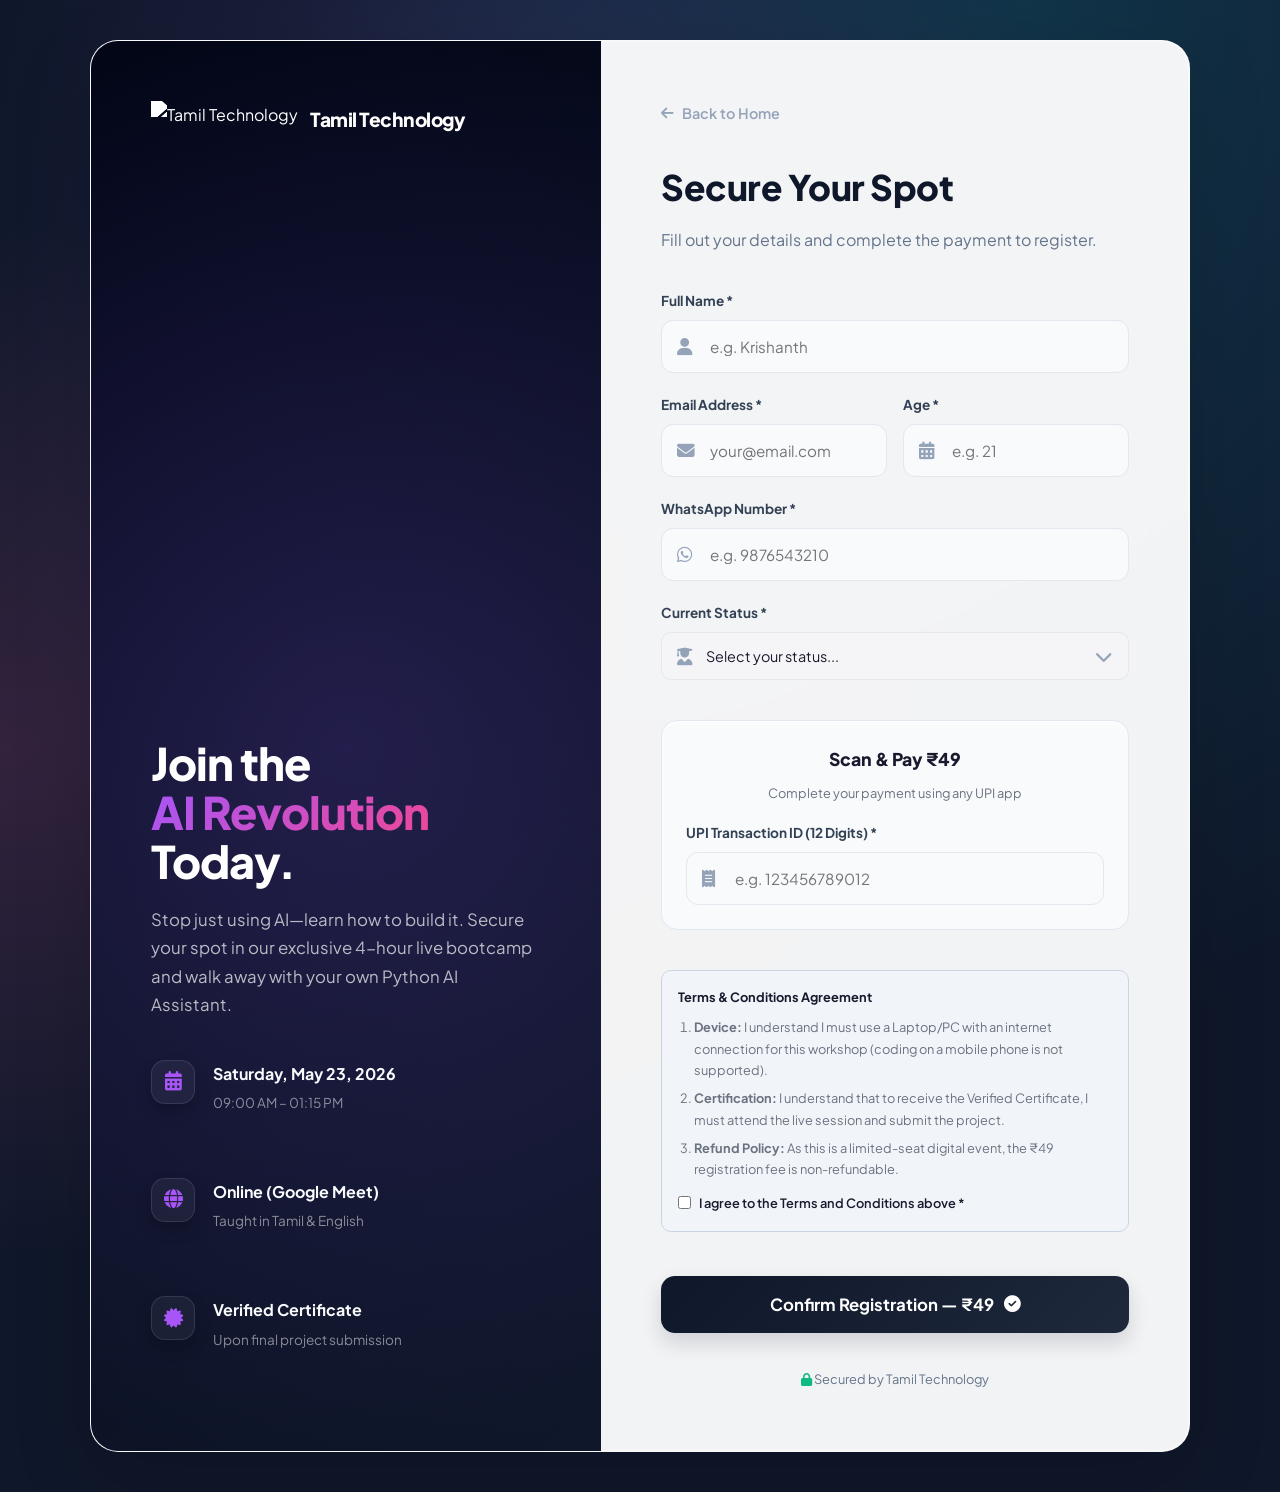
==== register.html @ 4e4100ba "Add files via upload" ====
<!DOCTYPE html>
<html lang="en">
<head>
  <meta charset="UTF-8" />
  <meta name="viewport" content="width=device-width, initial-scale=1.0" />
  <title>Register | Python AI Assistant Bootcamp</title>
  <meta name="description" content="Secure your spot in the 4-Hour Live Python AI Assistant Bootcamp." />
  <link rel="preconnect" href="https://fonts.googleapis.com" />
  <link rel="preconnect" href="https://fonts.gstatic.com" crossorigin />
  <link href="https://fonts.googleapis.com/css2?family=Plus+Jakarta+Sans:wght@400;500;600;700;800&family=Noto+Sans+Tamil:wght@400;600;700&display=swap" rel="stylesheet" />
  <link rel="stylesheet" href="https://cdnjs.cloudflare.com/ajax/libs/font-awesome/6.5.0/css/all.min.css" />
  <link rel="stylesheet" href="style.css" />
  <style>
    /* Animated Background Mesh */
    body { 
      background-color: #0f172a;
      background-image: 
        radial-gradient(at 40% 20%, hsla(258,100%,74%,0.15) 0px, transparent 50%),
        radial-gradient(at 80% 0%, hsla(189,100%,56%,0.15) 0px, transparent 50%),
        radial-gradient(at 0% 50%, hsla(333,100%,70%,0.15) 0px, transparent 50%);
      min-height: 100vh; 
      display: flex; 
      align-items: center; 
      justify-content: center; 
      padding: 40px 20px; 
      font-family: 'Plus Jakarta Sans', sans-serif;
    }

    /* Glassmorphism Container */
    .split-layout { 
      display: flex; 
      width: 100%; 
      max-width: 1100px; 
      background: rgba(255, 255, 255, 0.95); 
      backdrop-filter: blur(20px);
      -webkit-backdrop-filter: blur(20px);
      border: 1px solid rgba(255, 255, 255, 0.4);
      border-radius: 28px; 
      overflow: hidden; 
      box-shadow: 0 25px 80px rgba(0,0,0,0.15), inset 0 0 0 1px rgba(255,255,255,0.5); 
      min-height: 750px; 
    }

    /* Left Panel: Deep Dark Premium */
    .split-left { 
      flex: 1; 
      background: linear-gradient(145deg, #020617, #0f172a); 
      color: #fff; 
      padding: 60px; 
      display: flex; 
      flex-direction: column; 
      justify-content: space-between; 
      position: relative; 
      overflow: hidden; 
    }
    .split-left::before { 
      content: ''; 
      position: absolute; 
      top: -30%; left: -30%; 
      width: 160%; height: 160%; 
      background: radial-gradient(circle, rgba(139,92,246,0.2) 0%, transparent 60%); 
      pointer-events: none; 
      z-index: 0; 
      animation: pulseGlow 8s ease-in-out infinite alternate;
    }
    @keyframes pulseGlow {
      0% { transform: scale(1); opacity: 0.8; }
      100% { transform: scale(1.1); opacity: 1; }
    }
    .split-left > * { position: relative; z-index: 1; }
    
    /* Right Panel: Clean Light Form */
    .split-right { 
      flex: 1.2; 
      padding: 60px; 
      display: flex; 
      flex-direction: column; 
      justify-content: center; 
      overflow-y: auto; 
    }
    
    .brand { display: flex; align-items: center; gap: 12px; margin-bottom: 40px; }
    .brand img { height: 36px; filter: brightness(0) invert(1); }
    .brand span { font-weight: 800; font-size: 1.2rem; letter-spacing: -0.5px; }
    
    /* Gradient Typography */
    .left-content h1 { 
      font-size: 2.8rem; 
      font-weight: 800; 
      line-height: 1.1; 
      margin-bottom: 20px; 
      letter-spacing: -1px;
    }
    .left-content h1 span { 
      background: linear-gradient(135deg, #a855f7, #ec4899);
      -webkit-background-clip: text;
      -webkit-text-fill-color: transparent;
      display: inline-block;
    }
    .left-content p { font-size: 1.05rem; color: rgba(255,255,255,0.7); line-height: 1.7; margin-bottom: 40px; }
    
    .features { display: flex; flex-direction: column; gap: 24px; }
    .feature-item { display: flex; align-items: flex-start; gap: 18px; transition: transform 0.3s; }
    .feature-item:hover { transform: translateX(5px); }
    .feature-icon { 
      width: 44px; height: 44px; 
      border-radius: 14px; 
      background: rgba(255,255,255,0.05); 
      border: 1px solid rgba(255,255,255,0.1);
      display: flex; align-items: center; justify-content: center; 
      color: #a855f7; 
      font-size: 1.2rem; 
      flex-shrink: 0; 
      box-shadow: 0 8px 16px rgba(0,0,0,0.2);
    }
    .feature-text h4 { font-size: 1rem; font-weight: 700; margin-bottom: 4px; color: #f8fafc; }
    .feature-text p { font-size: 0.85rem; color: rgba(255,255,255,0.5); }

    .split-right .register-header { text-align: left; margin-bottom: 36px; }
    .split-right .register-header h2 { font-size: 2.2rem; font-weight: 800; margin-bottom: 10px; color: #0f172a; letter-spacing: -0.5px; }
    .split-right .register-header p { font-size: 1rem; color: #64748b; }

    .back-link { 
      display: inline-flex; align-items: center; gap: 8px; 
      color: #94a3b8; font-weight: 600; font-size: 0.9rem; 
      margin-bottom: 32px; transition: all 0.3s; 
    }
    .back-link:hover { color: #0f172a; transform: translateX(-4px); }

    /* Modern Inputs */
    .custom-register-form { display: flex; flex-direction: column; gap: 20px; }
    .form-group { display: flex; flex-direction: column; gap: 8px; }
    .form-group label { font-size: 0.85rem; font-weight: 700; color: #334155; }
    .input-wrapper { position: relative; display: flex; align-items: center; }
    .input-wrapper i { position: absolute; left: 16px; color: #94a3b8; font-size: 1.1rem; transition: color 0.3s; }
    .input-wrapper input, .input-wrapper select { 
      width: 100%; 
      padding: 16px 16px 16px 48px; 
      border: 1px solid #e2e8f0; 
      border-radius: 12px; 
      font-size: 0.95rem; 
      font-family: inherit; 
      color: #0f172a; 
      background: #f8fafc; 
      transition: all 0.3s cubic-bezier(0.4, 0, 0.2, 1); 
    }
    .input-wrapper input:focus, .input-wrapper select:focus { 
      outline: none; 
      border-color: #8b5cf6; 
      background: #fff; 
      box-shadow: 0 0 0 4px rgba(139, 92, 246, 0.15); 
    }
    .input-wrapper input:focus + i, .input-wrapper select:focus + i { color: #8b5cf6; }

    /* Payment Section */
    .payment-section { 
      margin-top: 24px; padding: 28px; 
      background: linear-gradient(to bottom right, #f8fafc, #f1f5f9); 
      border: 1px solid #e2e8f0; 
      border-radius: 16px; 
      text-align: center; 
      box-shadow: inset 0 2px 4px rgba(255,255,255,0.8);
    }
    .payment-section h4 { margin-bottom: 8px; color: #0f172a; font-size: 1.2rem; font-weight: 800; }
    .qr-image { 
      width: 180px; height: 180px; 
      margin: 0 auto 24px; 
      border-radius: 16px; 
      object-fit: cover; 
      border: 4px solid #fff; 
      box-shadow: 0 10px 25px rgba(0,0,0,0.1); 
      display: block; 
      animation: gentlePulse 3s infinite ease-in-out;
    }
    @keyframes gentlePulse {
      0%, 100% { transform: scale(1); box-shadow: 0 10px 25px rgba(0,0,0,0.1); }
      50% { transform: scale(1.02); box-shadow: 0 15px 35px rgba(139,92,246,0.2); }
    }

    /* Submit Button */
    .btn-submit-form { 
      display: flex; align-items: center; justify-content: center; gap: 10px; 
      background: linear-gradient(135deg, #0f172a, #1e293b); 
      color: #fff; 
      padding: 18px; 
      border: none; 
      border-radius: 14px; 
      font-weight: 700; 
      font-size: 1.05rem; 
      cursor: pointer; 
      transition: all 0.3s cubic-bezier(0.4, 0, 0.2, 1); 
      margin-top: 12px; 
      box-shadow: 0 10px 20px rgba(15,23,42,0.15);
    }
    .btn-submit-form:hover { 
      background: linear-gradient(135deg, #8b5cf6, #ec4899); 
      transform: translateY(-3px); 
      box-shadow: 0 15px 30px rgba(139,92,246,0.3); 
    }
    .form-footer-note { text-align: center; font-size: 0.8rem; color: #64748b; margin-top: 16px; }
    .form-footer-note i { color: #10b981; }

    /* Success Screen */
    #successScreen { display: none; text-align: center; padding: 60px 20px; }
    .success-icon { font-size: 5rem; color: #10b981; margin-bottom: 24px; filter: drop-shadow(0 10px 20px rgba(16,185,129,0.2)); }
    #successScreen h2 { font-size: 2.4rem; font-weight: 800; margin-bottom: 16px; color: #0f172a; }
    #successScreen p { color: #64748b; margin-bottom: 40px; line-height: 1.7; font-size: 1.1rem; max-width: 400px; margin-left: auto; margin-right: auto; }
    .btn-home { 
      display: inline-flex; align-items: center; gap: 10px; 
      background: #0f172a; color: #fff; 
      padding: 16px 36px; border-radius: 12px; 
      font-weight: 700; transition: all 0.3s; 
      text-decoration: none;
    }
    .btn-home:hover { background: #8b5cf6; transform: translateY(-2px); box-shadow: 0 10px 20px rgba(139,92,246,0.2); }

    @media (max-width: 992px) {
      .split-layout { flex-direction: column; min-height: auto; }
      .split-left { padding: 40px 24px; border-radius: 28px 28px 0 0; }
      .split-right { padding: 40px 24px; }
      .left-content h1 { font-size: 2.2rem; }
    }
  </style>
</head>
<body>

  <div class="split-layout">
    <!-- Left Panel -->
    <div class="split-left">
      <div class="brand">
        <img src="assets/logo.png" alt="Tamil Technology" />
        <span>Tamil Technology</span>
      </div>
      <div class="left-content">
        <h1>Join the <span>AI Revolution</span> Today.</h1>
        <p>Stop just using AI—learn how to build it. Secure your spot in our exclusive 4-hour live bootcamp and walk away with your own Python AI Assistant.</p>
        
        <div class="features">
          <div class="feature-item">
            <div class="feature-icon"><i class="fas fa-calendar-alt"></i></div>
            <div class="feature-text">
              <h4>Saturday, May 23, 2026</h4>
              <p>09:00 AM – 01:15 PM</p>
            </div>
          </div>
          <div class="feature-item">
            <div class="feature-icon"><i class="fas fa-globe"></i></div>
            <div class="feature-text">
              <h4>Online (Google Meet)</h4>
              <p>Taught in Tamil & English</p>
            </div>
          </div>
          <div class="feature-item">
            <div class="feature-icon"><i class="fas fa-certificate"></i></div>
            <div class="feature-text">
              <h4>Verified Certificate</h4>
              <p>Upon final project submission</p>
            </div>
          </div>
        </div>
      </div>
    </div>

    <!-- Right Panel (Form) -->
    <div class="split-right">
      <a href="index.html" class="back-link"><i class="fas fa-arrow-left"></i> Back to Home</a>
      
      <div id="formScreen">
        <div class="register-header">
          <h2>Secure Your Spot</h2>
          <p>Fill out your details and complete the payment to register.</p>
        </div>

        <form class="custom-register-form" id="registerForm" onsubmit="handleRegistration(event)">
          <div class="form-group">
            <label for="fullName">Full Name *</label>
            <div class="input-wrapper">
              <i class="fas fa-user"></i>
              <input type="text" id="fullName" name="fullName" placeholder="e.g. Krishanth" required />
            </div>
          </div>

          <div class="form-row" style="display:flex; gap:16px;">
            <div class="form-group" style="flex:1;">
              <label for="emailAddr">Email Address *</label>
              <div class="input-wrapper">
                <i class="fas fa-envelope"></i>
                <input type="email" id="emailAddr" name="emailAddr" placeholder="your@email.com" required />
              </div>
            </div>
            <div class="form-group" style="flex:1;">
              <label for="age">Age *</label>
              <div class="input-wrapper">
                <i class="fas fa-calendar-alt"></i>
                <input type="number" id="age" name="age" placeholder="e.g. 21" required min="10" max="100" />
              </div>
            </div>
          </div>

          <div class="form-group">
            <label for="whatsappNum">WhatsApp Number *</label>
            <div class="input-wrapper">
              <i class="fab fa-whatsapp"></i>
              <input type="tel" id="whatsappNum" name="whatsappNum" placeholder="e.g. 9876543210" required />
            </div>
          </div>
          
          <div class="form-group">
            <label for="currentStatus">Current Status *</label>
            <div class="input-wrapper">
              <i class="fas fa-user-graduate"></i>
              <select id="currentStatus" name="currentStatus" required style="width:100%; padding:14px 14px 14px 44px; border:1px solid var(--border); border-radius:10px; font-size:0.9rem; font-family:var(--font); color:var(--dark); background:var(--light-gray); appearance:none;">
                <option value="" disabled selected>Select your status...</option>
                <option value="High School Student">High School Student</option>
                <option value="College Student">College Student</option>
                <option value="Diploma Student">Diploma Student</option>
                <option value="Working Professional">Working Professional</option>
                <option value="Other">Other</option>
              </select>
              <i class="fas fa-chevron-down" style="position:absolute; right:16px; left:auto; pointer-events:none;"></i>
            </div>
          </div>

          <div class="payment-section" style="margin-top:20px; padding:24px; background:#f8fafc; border:1px solid #e2e8f0; border-radius:16px; text-align:center;">
            <h4 style="margin-bottom:8px; color:var(--dark); font-size:1.1rem; font-weight:800;">Scan & Pay ₹49</h4>
            <p style="font-size:0.8rem; color:var(--gray); margin-bottom:16px;">Complete your payment using any UPI app</p>
            <img src="assets/QR.jpeg" alt="Payment QR Code" style="width:180px; height:180px; margin:0 auto 20px; border-radius:12px; object-fit:cover; border:2px solid #cbd5e1; display:block;" onerror="this.style.display='none'" />
            
            <div class="form-group" style="text-align:left;">
              <label for="upiId">UPI Transaction ID (12 Digits) *</label>
              <div class="input-wrapper">
                <i class="fas fa-receipt"></i>
                <input type="text" id="upiId" name="upiId" placeholder="e.g. 123456789012" minlength="12" maxlength="12" required />
              </div>
            </div>
          </div>

          <div class="terms-box" style="margin-top:20px; padding:16px; background:#f1f5f9; border:1px solid #cbd5e1; border-radius:10px; font-size:0.8rem; color:var(--dark);">
            <p style="font-weight:700; margin-bottom:8px;">Terms & Conditions Agreement</p>
            <ol style="padding-left:16px; margin-bottom:12px; color:var(--gray); display:flex; flex-direction:column; gap:6px;">
              <li><strong>Device:</strong> I understand I must use a Laptop/PC with an internet connection for this workshop (coding on a mobile phone is not supported).</li>
              <li><strong>Certification:</strong> I understand that to receive the Verified Certificate, I must attend the live session and submit the project.</li>
              <li><strong>Refund Policy:</strong> As this is a limited-seat digital event, the ₹49 registration fee is non-refundable.</li>
            </ol>
            <label style="display:flex; align-items:flex-start; gap:8px; cursor:pointer; font-weight:600; color:var(--dark);">
              <input type="checkbox" required style="margin-top:3px;" />
              <span>I agree to the Terms and Conditions above *</span>
            </label>
          </div>

          <button type="submit" class="btn-submit-form" id="submitBtn" style="margin-top:24px;">
            Confirm Registration — ₹49 <i class="fas fa-check-circle"></i>
          </button>
          <p class="form-footer-note"><i class="fas fa-lock"></i> Secured by Tamil Technology</p>
        </form>
      </div>

      <div id="successScreen">
        <i class="fas fa-check-circle success-icon"></i>
        <h2>Registration Successful!</h2>
        <p>Registration Received! We will verify your transaction ID and email you the Google Classroom link soon.</p>
        <a href="index.html" class="btn-home">Return to Home <i class="fas fa-arrow-right"></i></a>
      </div>

    </div>
  </div>

  <script>
    function handleRegistration(e) {
      e.preventDefault();
      
      const form = e.target;
      const btn = document.getElementById('submitBtn');
      const originalText = btn.innerHTML;
      btn.innerHTML = '<i class="fas fa-spinner fa-spin"></i> Processing...';
      btn.disabled = true;

      // Google Forms entry IDs
      const data = new URLSearchParams();
      data.append('entry.1400671553', document.getElementById('fullName').value);
      data.append('entry.366770556', document.getElementById('emailAddr').value);
      data.append('entry.2118145474', document.getElementById('age').value);
      data.append('entry.1179385446', document.getElementById('whatsappNum').value);
      data.append('entry.293813934', document.getElementById('currentStatus').value);
      data.append('entry.229802432', document.getElementById('upiId').value);
      data.append('entry.952379733', 'I agree to the Terms and Conditions below');
      
      // Required for multi-page Google Forms to accept fields from Section 2
      data.append('pageHistory', '0,1');

      const googleFormURL = 'https://docs.google.com/forms/d/e/1FAIpQLSdjm9vCCquEThTsHh_IS9Sr45lLD58nxot7WqAk0MV8cX5vpQ/formResponse';

      // Send data to Google Forms silently using no-cors
      fetch(googleFormURL, {
        method: 'POST',
        mode: 'no-cors',
        headers: {
          'Content-Type': 'application/x-www-form-urlencoded'
        },
        body: data.toString()
      }).then(() => {
        // Show success screen
        document.getElementById('formScreen').style.display = 'none';
        document.getElementById('successScreen').style.display = 'block';
      }).catch(err => {
        btn.innerHTML = originalText;
        btn.disabled = false;
        alert('A network error occurred. Please try again.');
      });
    }
  </script>
</body>
</html>
---- style.css ----
*,*::before,*::after{margin:0;padding:0;box-sizing:border-box}
:root{--dark:#1a1a2e;--text:#2d2d2d;--gray:#6b7280;--light-gray:#f5f5f7;--border:#e5e7eb;--white:#ffffff;--accent:#f59e0b;--blue:#3b82f6;--pink:#e91e63;--green:#22c55e;--purple:#8b5cf6;--red:#ef4444;--font:'Plus Jakarta Sans',sans-serif;--tamil:'Noto Sans Tamil',sans-serif}
html{scroll-behavior:smooth;scroll-padding-top:80px}
body{font-family:var(--font);color:var(--text);background:var(--white);line-height:1.7;overflow-x:hidden}
.container{max-width:1200px;margin:0 auto;padding:0 24px}
a{text-decoration:none;color:inherit}
img{max-width:100%;display:block}

/* ===== NAVBAR ===== */
.navbar{position:fixed;top:0;left:0;right:0;z-index:1000;background:rgba(255,255,255,.92);backdrop-filter:blur(16px);border-bottom:1px solid var(--border);transition:all .3s}
.navbar.scrolled{box-shadow:0 2px 20px rgba(0,0,0,.08)}
.nav-container{max-width:1200px;margin:0 auto;padding:0 24px;display:flex;align-items:center;justify-content:space-between;height:68px}
.nav-logo{display:flex;align-items:center;gap:10px}
.logo-img{height:36px;width:auto}
.logo-text{font-weight:800;font-size:1.05rem;color:var(--dark)}
.nav-links{display:flex;align-items:center;gap:28px}
.nav-link{font-size:.88rem;font-weight:500;color:var(--gray);transition:color .3s}
.nav-link:hover{color:var(--dark)}
.nav-cta{background:var(--red);color:var(--white);padding:8px 22px;border-radius:8px;font-weight:700;font-size:.85rem;transition:all .3s}
.nav-cta:hover{background:#dc2626;transform:translateY(-1px)}
.hamburger{display:none;flex-direction:column;gap:5px;background:none;border:none;cursor:pointer;padding:8px}
.hamburger span{width:22px;height:2px;background:var(--dark);border-radius:2px;transition:.3s}

/* ===== ANIMATIONS ===== */
.visible {
  opacity: 1 !important;
  transform: none !important;
}

/* ===== HERO ===== */
.hero{padding-top:68px}
.hero-inner{text-align:center;padding:80px 24px 48px;max-width:820px;margin:0 auto}
.hero-title{font-size:3rem;font-weight:800;color:var(--dark);line-height:1.2;margin-bottom:8px;letter-spacing:-.02em}

/* Floating Logos */
.floating-logo{position:absolute;width:64px;height:64px;background:rgba(255,255,255,0.85);backdrop-filter:blur(12px);-webkit-backdrop-filter:blur(12px);border-radius:18px;display:flex;align-items:center;justify-content:center;box-shadow:0 12px 30px rgba(0,0,0,0.08), inset 0 2px 10px rgba(255,255,255,1);border:1px solid rgba(255,255,255,0.8);z-index:2;padding:12px;transition:transform 0.3s}
.floating-logo img{width:100%;height:100%;object-fit:contain}
.html-logo{top:15%;left:10%;transform:rotate(-10deg)}
.css-logo{bottom:20%;left:15%;transform:rotate(15deg)}
.github-logo{top:20%;right:12%;transform:rotate(12deg)}
.netlify-logo{bottom:25%;right:10%;transform:rotate(-8deg)}

.hero-underline{position:relative;display:inline-block}
.hero-underline::after{content:'';position:absolute;bottom:-10px;left:-4px;right:-4px;height:24px;width:calc(100% + 8px);background:url('https://www.errormakesclever.com/_next/static/media/Line.a83c7a17.png') no-repeat center;background-size:100% 100%;z-index:-1}
.hero-subtitle-tamil{font-family:var(--tamil);color:var(--accent);font-size:1rem;font-weight:600;margin-bottom:16px}
.hero-desc{font-size:1rem;color:var(--gray);max-width:580px;margin:0 auto 36px;line-height:1.8}

/* Info Boxes */
.info-boxes{display:flex;justify-content:center;gap:0;margin-bottom:36px;border:1px solid var(--border);border-radius:12px;overflow:hidden;max-width:600px;margin-left:auto;margin-right:auto;margin-bottom:36px}
.info-box{padding:16px 28px;flex:1;text-align:center;border-right:1px solid var(--border)}
.info-box:last-child{border-right:none}
.highlight-box{background:var(--dark);color:var(--white)}
.highlight-box .info-label{color:rgba(255,255,255,.7)}
.highlight-box .info-value{color:var(--white)}
.info-label{display:block;font-size:.68rem;color:var(--gray);text-transform:uppercase;letter-spacing:.06em;margin-bottom:4px;font-weight:500}
.info-value{display:block;font-size:.95rem;font-weight:700;color:var(--dark)}

/* Primary Button */
.btn-primary{display:inline-flex;align-items:center;gap:8px;background:var(--dark);color:var(--white);padding:14px 36px;border-radius:10px;font-weight:700;font-size:.92rem;border:none;cursor:pointer;transition:all .3s;font-family:var(--font)}
.btn-primary:hover{background:#111128;transform:translateY(-2px);box-shadow:0 6px 24px rgba(26,26,46,.25)}

/* Secondary Button (Syllabus) */
.btn-secondary{display:inline-flex;align-items:center;gap:8px;background:rgba(255,255,255,0.8);backdrop-filter:blur(8px);color:var(--dark);padding:14px 36px;border-radius:10px;font-weight:700;font-size:.92rem;border:1px solid var(--border);cursor:pointer;transition:all .3s;font-family:var(--font)}
.btn-secondary:hover{background:var(--white);transform:translateY(-2px);box-shadow:0 6px 24px rgba(0,0,0,.08)}

/* Hero Actions Wrapper */
.hero-actions{display:flex;justify-content:center;gap:16px;flex-wrap:wrap}

/* Countdown Timer */
.hero-countdown{margin:12px 0 32px;display:flex;flex-direction:column;align-items:center;gap:12px}
.countdown-label{font-size:.85rem;color:var(--gray);font-weight:600;text-transform:uppercase;letter-spacing:.08em}
.countdown-timer{display:flex;gap:12px}
.time-box{background:var(--dark);color:var(--white);width:64px;height:64px;border-radius:12px;display:flex;flex-direction:column;align-items:center;justify-content:center;box-shadow:0 8px 16px rgba(0,0,0,.15)}
.time-value{font-size:1.4rem;font-weight:800;line-height:1;margin-bottom:2px}
.time-text{font-size:.65rem;color:rgba(255,255,255,.7);text-transform:uppercase;font-weight:600}

/* Gradient Video Section - seamlessly blending into background */
.hero-gradient-section{padding:40px 24px 80px;text-align:center;position:relative;min-height:500px;z-index:0}

/* Massive full-width vibrant background gradient */
.hero-gradient-section::before{
  content:'';
  position:absolute;
  top:50%;
  left:50%;
  transform:translate(-50%, -50%);
  width:100vw;
  height:800px;
  background: 
    radial-gradient(circle at 15% 50%, rgba(124, 58, 237, 0.65) 0%, rgba(139, 92, 246, 0.4) 30%, transparent 60%),
    radial-gradient(circle at 85% 50%, rgba(234, 88, 12, 0.65) 0%, rgba(249, 115, 22, 0.4) 30%, transparent 60%),
    radial-gradient(circle at 50% 50%, rgba(219, 39, 119, 0.4) 0%, rgba(236, 72, 153, 0.2) 40%, transparent 60%);
  filter:blur(80px);
  pointer-events:none;
  z-index:-1;
}
.video-wrapper{
  max-width:960px;
  margin:0 auto 40px;
  border-radius:24px;
  aspect-ratio:16/9;
  background:rgba(255, 255, 255, 0.15);
  backdrop-filter:blur(24px);
  -webkit-backdrop-filter:blur(24px);
  border:1px solid rgba(255, 255, 255, 0.3);
  box-shadow:0 24px 60px rgba(0,0,0,0.1), inset 0 1px 0 rgba(255,255,255,0.5);
  padding:12px;
  position:relative;
  z-index:1;
}
.video-wrapper iframe{width:100%;height:100%;border-radius:14px;display:block;box-shadow:0 4px 20px rgba(0,0,0,0.15)}

/* Learn LIVE Section */
.learn-live-section{padding:80px 0;background:var(--white)}
.learn-live-heading{font-size:2rem;font-weight:800;color:var(--dark);margin-bottom:8px;line-height:1.3}
.learn-live-heading span{color:var(--accent)}
.learn-live-sub{font-size:.92rem;color:var(--gray);margin-bottom:40px;line-height:1.7}
.live-features-grid{display:grid;grid-template-columns:repeat(3,1fr);gap:20px}
.live-feature-card{padding:32px;background:var(--white);border:1px solid rgba(0,0,0,0.05);border-radius:16px;transition:all .3s;box-shadow:0 10px 30px rgba(0,0,0,0.02);position:relative;overflow:hidden}
.live-feature-card::before{content:'';position:absolute;top:0;left:0;width:100%;height:3px;background:linear-gradient(90deg,var(--blue),var(--purple));transform:scaleX(0);transform-origin:left;transition:transform 0.4s ease}
.live-feature-card:hover{box-shadow:0 20px 40px rgba(0,0,0,.08);transform:translateY(-4px);border-color:rgba(0,0,0,0.1)}
.live-feature-card:hover::before{transform:scaleX(1)}
.live-feature-card h4{font-size:.95rem;font-weight:700;color:var(--dark);margin-bottom:8px}
.live-feature-card p{font-size:.82rem;color:var(--gray);line-height:1.6}

.prereq-section{padding:80px 0;background:#ffffff;text-align:center}
.prereq-card{max-width:800px;margin:0 auto;background:#ffffff;border-radius:24px;padding:56px 40px 40px;position:relative;color:var(--dark);box-shadow:0 10px 40px rgba(0,0,0,0.06);border:1px solid rgba(0,0,0,0.05)}
.prereq-card::before{content:'';position:absolute;top:0;left:0;right:0;height:6px;background:linear-gradient(90deg, #3b82f6, #ec4899);border-radius:24px 24px 0 0}
.prereq-pin{position:absolute;top:-24px;left:50%;transform:translateX(-50%);font-size:2.8rem;filter:drop-shadow(0 8px 16px rgba(0,0,0,0.1))}
.prereq-card h3{font-size:1.8rem;font-weight:800;margin-bottom:36px;color:var(--dark);letter-spacing:-0.5px}
.prereq-grid{display:grid;grid-template-columns:1fr 1fr;gap:24px}
.prereq-item{background:#f8fafc;border:1px solid #e2e8f0;border-radius:16px;padding:28px;text-align:left;transition:all .3s}
.prereq-item:hover{background:#ffffff;border-color:#cbd5e1;transform:translateY(-4px);box-shadow:0 12px 24px rgba(0,0,0,0.04)}
.prereq-item h4{font-size:1rem;font-weight:800;margin-bottom:8px;color:var(--dark)}
.prereq-item p{font-size:.85rem;color:var(--gray);line-height:1.6}

/* ===== WHY JOIN ===== */
.why-section{padding:80px 0;background:var(--white)}
.section-heading{font-size:2.2rem;font-weight:800;color:var(--dark);line-height:1.2;margin-bottom:16px}
.section-heading.center{text-align:center}
.section-desc{font-size:.95rem;color:var(--gray);max-width:580px;line-height:1.8;margin-bottom:40px}
.section-desc.center{text-align:center;margin-left:auto;margin-right:auto}
.why-layout{display:flex;flex-direction:column;gap:40px;align-items:center}
.why-left{text-align:center;max-width:600px}
.why-grid{display:grid;grid-template-columns:repeat(3, 1fr);grid-auto-rows: minmax(180px, auto);gap:24px;width:100%}
.why-card{padding:32px;background:#ffffff;border:1px solid #e2e8f0;border-radius:24px;transition:all .4s cubic-bezier(0.175, 0.885, 0.32, 1.275);box-shadow:0 10px 30px rgba(0,0,0,0.03);display:flex;flex-direction:column;justify-content:center}
/* Bento Grid specific sizing */
.why-card:nth-child(1) { grid-column: span 2; background: linear-gradient(135deg, #f8fafc, #f1f5f9); }
.why-card:nth-child(2) { grid-column: span 1; background: linear-gradient(135deg, #fff1f2, #ffe4e6); }
.why-card:nth-child(3) { grid-column: span 1; background: linear-gradient(135deg, #fffbeb, #fef3c7); }
.why-card:nth-child(4) { grid-column: span 2; background: linear-gradient(135deg, #f0fdf4, #dcfce7); }
.why-card:nth-child(5) { grid-column: span 2; background: linear-gradient(135deg, #faf5ff, #f3e8ff); }
.why-card:nth-child(6) { grid-column: span 1; background: linear-gradient(135deg, #f8fafc, #f1f5f9); }

.why-card:hover{transform:translateY(-6px) scale(1.02);box-shadow:0 20px 40px rgba(0,0,0,0.08);border-color:#cbd5e1;z-index:2}
.why-icon{width:56px;height:56px;border-radius:16px;display:flex;align-items:center;justify-content:center;font-size:1.4rem;margin-bottom:20px;background:#ffffff !important;border:1px solid rgba(0,0,0,0.05);box-shadow:0 8px 16px rgba(0,0,0,0.04)}
.why-card h3{font-size:1.15rem;font-weight:800;color:var(--dark);margin-bottom:10px;letter-spacing:-0.3px}
.why-card p{font-size:.9rem;color:var(--gray);line-height:1.7}

/* ===== ENROLLMENT / PRICING ===== */
.enroll-section{padding:100px 0;background:#f8fafc;color:var(--dark);position:relative}
.enroll-section::before{content:'';position:absolute;top:0;left:0;right:0;height:1px;background:linear-gradient(90deg,transparent,rgba(0,0,0,0.05),transparent)}
.enroll-heading{font-size:2rem;font-weight:800;margin-bottom:8px}
.enroll-sub{font-size:.92rem;color:var(--gray);margin-bottom:16px}
.enroll-divider{width:100%;height:2px;background:linear-gradient(90deg,var(--blue),transparent);margin-bottom:40px;border-radius:2px}
.enroll-layout{display:flex;gap:48px;align-items:flex-start}
.enroll-left{flex:1}
.enroll-right{flex:0 0 380px}

/* Enroll Info Boxes */
.enroll-info-boxes{display:flex;gap:0;border:1px solid #e2e8f0;border-radius:16px;overflow:hidden;margin-bottom:32px;background:#ffffff;box-shadow:0 4px 12px rgba(0,0,0,0.02)}
.enroll-info{flex:1;padding:16px 20px;text-align:center;border-right:1px solid #e2e8f0;transition:background .3s}
.enroll-info:last-child{border-right:none}
.enroll-info:hover{background:#f1f5f9}
.enroll-info.active{background:#eff6ff;border-bottom:3px solid var(--blue)}
.enroll-info-label{display:block;font-size:.65rem;color:var(--gray);text-transform:uppercase;letter-spacing:.08em;margin-bottom:6px;font-weight:600}
.enroll-info-value{font-size:.95rem;font-weight:800;color:var(--dark)}

/* Benefit Grid */
.benefit-grid{display:grid;grid-template-columns:1fr 1fr;gap:16px}
.benefit-card{padding:24px;border-radius:16px;display:flex;flex-direction:column;gap:12px;transition:all .3s;box-shadow:0 4px 12px rgba(0,0,0,0.02);border:1px solid #e2e8f0}
.benefit-card:hover{transform:translateY(-4px);box-shadow:0 12px 24px rgba(0,0,0,0.06)}
.benefit-card.blue{background:linear-gradient(135deg,#eff6ff,#dbeafe)}
.benefit-card.orange{background:linear-gradient(135deg,#fff7ed,#ffedd5)}
.benefit-card.green{background:linear-gradient(135deg,#f0fdf4,#dcfce7)}
.benefit-card.pink{background:linear-gradient(135deg,#fdf2f8,#fce7f3)}
.benefit-icon{width:44px;height:44px;background:#ffffff;border-radius:12px;display:flex;align-items:center;justify-content:center;font-size:1.2rem;box-shadow:0 4px 10px rgba(0,0,0,0.05)}
.benefit-card.blue .benefit-icon{color:#3b82f6}
.benefit-card.orange .benefit-icon{color:#f59e0b}
.benefit-card.green .benefit-icon{color:#22c55e}
.benefit-card.pink .benefit-icon{color:#ec4899}
.benefit-card span{font-size:.9rem;font-weight:700;color:var(--dark);line-height:1.4}

/* Pricing Card */
.pricing-card{background:var(--white);color:var(--dark);border-radius:16px;padding:36px;box-shadow:0 8px 40px rgba(0,0,0,.2)}
.pricing-title{font-size:1.3rem;font-weight:800;margin-bottom:20px}
.pricing-display{margin-bottom:24px;display:flex;align-items:baseline;gap:10px;flex-wrap:wrap}
.price-old{font-size:1rem;color:var(--gray);text-decoration:line-through}
.price-new{font-size:2.8rem;font-weight:800;color:var(--dark)}
.price-badge{background:var(--accent);color:#000;padding:4px 12px;border-radius:6px;font-size:.65rem;font-weight:700;align-self:center}
.pricing-list{margin-bottom:24px;display:flex;flex-direction:column;gap:10px;list-style:none}
.pricing-list li{font-size:.88rem;color:var(--gray);display:flex;align-items:center;gap:10px}
.pricing-list li i{color:var(--green);font-size:.8rem}
.btn-buy{display:block;text-align:center;background:var(--dark);color:var(--white);padding:14px 32px;border-radius:10px;font-weight:700;font-size:.92rem;transition:all .3s;font-family:var(--font)}
.btn-buy:hover{background:#111128;transform:translateY(-2px);box-shadow:0 4px 16px rgba(26,26,46,.3)}
.social-proof{display:flex;align-items:center;gap:12px;margin-top:20px}
.avatars{display:flex}
.avatar-circle{width:32px;height:32px;border-radius:50%;display:flex;align-items:center;justify-content:center;font-size:.65rem;font-weight:700;color:var(--white);margin-left:-8px;border:2px solid var(--white)}
.avatar-circle:first-child{margin-left:0}
.avatar-circle.count{background:var(--dark);font-size:.55rem}
.social-text{font-size:.75rem;color:var(--gray)}

/* ===== CURRICULUM ===== */
.curriculum-section{padding:100px 0;background:#ffffff;position:relative;overflow:hidden}
.curriculum-section::before{content:'';position:absolute;top:0;right:0;width:500px;height:500px;background:radial-gradient(circle,rgba(245,158,11,.05) 0%,transparent 70%);pointer-events:none}
.curriculum-layout{display:flex;gap:48px;align-items:flex-start;position:relative;z-index:1}
.curriculum-left{flex:0 0 340px;position:sticky;top:100px}
.curriculum-right{flex:1}

/* Learn Style Items */
.learn-style-item{display:flex;gap:16px;align-items:flex-start;margin-bottom:24px}
.learn-style-icon{width:40px;height:40px;border-radius:50%;display:flex;align-items:center;justify-content:center;font-size:.9rem;flex-shrink:0}
.learn-style-icon.yellow{background:#fef3c7;color:#d97706}
.learn-style-icon.orange{background:#ffedd5;color:#ea580c}
.learn-style-icon.red{background:#fee2e2;color:#dc2626}
.learn-style-item h4{font-size:.92rem;font-weight:700;color:var(--dark);margin-bottom:2px}
.learn-style-item p{font-size:.8rem;color:var(--gray);line-height:1.5}

/* CTA Buttons */
.curriculum-cta{display:flex;flex-direction:column;gap:10px;margin-top:32px}
.btn-outline-dark{display:inline-flex;align-items:center;gap:8px;background:transparent;color:var(--dark);border:2px solid var(--border);padding:12px 24px;border-radius:10px;font-weight:600;font-size:.85rem;cursor:pointer;transition:all .3s;font-family:var(--font)}
.btn-outline-dark:hover{border-color:var(--dark);background:var(--light-gray)}

/* Module Blocks */
.module-block{margin-bottom:32px;background:#ffffff;border:1px solid var(--border);border-radius:14px;overflow:hidden;border-left:4px solid var(--accent);box-shadow:0 4px 12px rgba(0,0,0,.02);transition:all .3s}
.module-block:hover{transform:translateY(-4px);box-shadow:0 12px 24px rgba(0,0,0,.06);border-color:var(--accent)}
.module-header{padding:24px;border-bottom:1px solid var(--border);background:#fafafa}
.module-label{font-size:.68rem;color:var(--gray);text-transform:uppercase;letter-spacing:.08em;font-weight:500}
.module-title{font-size:1.1rem;font-weight:800;color:var(--accent);margin:4px 0}
.module-tamil{font-family:var(--tamil);font-size:.8rem;color:var(--gray);margin-bottom:8px}
.module-lessons{font-size:.75rem;color:var(--gray)}
.module-lessons i{margin-right:4px}
.lesson-list{padding:8px 0}
.lesson-item{padding:10px 24px;font-size:.85rem;color:var(--gray);display:flex;align-items:center;gap:12px;border-bottom:1px solid var(--light-gray);transition:all .2s}
.lesson-item:last-child{border-bottom:none}
.lesson-item:hover{background:#fef9c3;color:var(--dark);padding-left:28px}
.lesson-num{font-size:.75rem;color:var(--accent);font-weight:700;min-width:24px}

/* ===== CERTIFICATE ===== */
.cert-section{padding:100px 0;background:linear-gradient(135deg,#020617,#0f172a);color:var(--white);position:relative;overflow:hidden;text-align:center}
.cert-bg-glow{position:absolute;top:50%;left:50%;transform:translate(-50%,-50%);width:600px;height:600px;background:radial-gradient(circle,rgba(217,119,6,.12) 0%,transparent 60%);filter:blur(40px);pointer-events:none;z-index:1}
.cert-header{position:relative;z-index:2;margin-bottom:60px}
.cert-header .section-heading{color:var(--white);margin-bottom:12px}
.cert-header .section-desc{color:rgba(255,255,255,.7);max-width:600px;margin:0 auto}

.cert-showcase{position:relative;display:inline-block;z-index:2;margin:0 auto;padding:24px;background:rgba(255,255,255,.03);border:1px solid rgba(255,255,255,.05);border-radius:24px;box-shadow:0 30px 60px rgba(0,0,0,.4);backdrop-filter:blur(10px)}
.cert-image-wrap{max-width:700px;border-radius:12px;overflow:hidden;box-shadow:0 0 0 1px rgba(255,255,255,.1), 0 20px 40px rgba(0,0,0,.5);position:relative}
.cert-img{width:100%;display:block}

.cert-badge{position:absolute;top:-25px;right:-25px;background:linear-gradient(135deg,#f59e0b,#d97706);color:#fff;width:110px;height:110px;border-radius:50%;display:flex;flex-direction:column;align-items:center;justify-content:center;box-shadow:0 10px 30px rgba(245,158,11,.3), inset 0 2px 10px rgba(255,255,255,.4);z-index:3;transform:rotate(15deg);border:4px solid #0f172a}
.cert-badge i{font-size:1.8rem;margin-bottom:4px}
.cert-badge span{font-size:.65rem;font-weight:800;text-transform:uppercase;letter-spacing:1px;text-align:center;line-height:1.2}

.cert-features{display:flex;justify-content:center;flex-wrap:wrap;gap:32px;margin-top:48px;position:relative;z-index:2}
.cert-feat{display:flex;align-items:center;gap:10px;font-size:.9rem;color:rgba(255,255,255,.8);font-weight:600}
.cert-feat i{color:var(--accent);font-size:1.2rem}

/* ===== INSTRUCTOR ===== */
.instructor-section{padding:80px 0;background:var(--white)}
.instructor-card{max-width:800px;margin:0 auto;display:flex;gap:36px;align-items:flex-start;padding:40px;border:1px solid var(--border);border-radius:16px;transition:all .3s}
.instructor-card:hover{box-shadow:0 8px 32px rgba(0,0,0,.06)}
.instructor-avatar{flex-shrink:0;position:relative}
.avatar-ring{width:200px;height:220px;border-radius:16px;background:var(--light-gray);display:flex;align-items:center;justify-content:center;font-size:3rem;font-weight:800;color:var(--dark);overflow:hidden;position:relative}
.avatar-ring img{width:100%;height:100%;object-fit:cover}
.students-badge{position:absolute;bottom:12px;left:12px;right:12px;background:rgba(255,255,255,.9);backdrop-filter:blur(8px);padding:6px 12px;border-radius:8px;font-size:.7rem;font-weight:600;color:var(--dark);display:flex;align-items:center;gap:6px}
.stars{color:var(--accent);font-size:1.2rem;margin-bottom:8px;letter-spacing:2px}
.instructor-quote{font-size:.88rem;color:var(--gray);line-height:1.7;margin-bottom:16px;font-style:italic}
.instructor-info h3{font-size:1.4rem;font-weight:800;margin-bottom:2px}
.instructor-role{font-size:.88rem;color:var(--gray);margin-bottom:4px}
.instructor-bio{font-size:.85rem;color:var(--gray);line-height:1.7;margin-bottom:16px}
.exp-badge{display:inline-block;border:1px solid var(--border);padding:6px 16px;border-radius:8px;font-size:.78rem;font-weight:600;color:var(--dark);margin-bottom:16px}
.yt-link{display:inline-flex;align-items:center;gap:8px;background:#fee2e2;color:var(--red);padding:8px 18px;border-radius:8px;font-size:.82rem;font-weight:600;transition:all .3s}
.yt-link:hover{background:var(--red);color:var(--white)}

/* ===== FOOTER ===== */
.footer{padding:48px 0 0;background:var(--dark);color:rgba(255,255,255,.7)}
.footer-grid{display:grid;grid-template-columns:1.5fr 1fr 1fr 1fr;gap:36px;padding-bottom:36px;border-bottom:1px solid rgba(255,255,255,.1)}
.footer-logo{height:32px;margin-bottom:12px;filter:brightness(0) invert(1)}
.footer-brand p{font-size:.82rem;line-height:1.6}
.footer-col{display:flex;flex-direction:column;gap:8px}
.footer-col h4{font-size:.78rem;font-weight:700;text-transform:uppercase;letter-spacing:.08em;color:var(--white);margin-bottom:4px}
.footer-col a,.footer-col span{font-size:.82rem;color:rgba(255,255,255,.55);transition:color .3s;display:flex;align-items:center;gap:6px}
.footer-col a:hover{color:var(--white)}
.footer-col i{font-size:.7rem;color:var(--accent)}
.footer-bottom{padding:20px 0;text-align:center;font-size:.75rem;color:rgba(255,255,255,.4)}

/* ===== MODAL ===== */
.modal-overlay{position:fixed;inset:0;background:rgba(0,0,0,.5);backdrop-filter:blur(6px);z-index:2000;display:none;align-items:center;justify-content:center;padding:20px}
.modal-overlay.active{display:flex}
.modal-box{background:var(--white);border-radius:16px;max-width:640px;width:100%;max-height:85vh;overflow-y:auto;padding:36px;position:relative;animation:modalIn .3s ease}
@keyframes modalIn{from{opacity:0;transform:translateY(20px)}to{opacity:1;transform:translateY(0)}}
.modal-close{position:absolute;top:16px;right:16px;background:var(--light-gray);border:none;width:32px;height:32px;border-radius:50%;display:flex;align-items:center;justify-content:center;cursor:pointer;color:var(--gray);transition:all .3s;font-size:.85rem}
.modal-close:hover{background:var(--red);color:var(--white)}
.modal-box h2{font-size:1.5rem;font-weight:800;margin-bottom:4px}
.modal-sub{font-size:.85rem;color:var(--gray);margin-bottom:24px}
.syl-block{background:var(--light-gray);border-radius:10px;padding:20px;margin-bottom:14px}
.syl-time{font-size:.65rem;color:var(--accent);font-weight:700;text-transform:uppercase;letter-spacing:.08em;margin-bottom:6px;display:block}
.syl-block h3{font-size:1rem;font-weight:700;margin-bottom:10px;display:flex;align-items:center;gap:8px}
.syl-block ul{padding-left:18px;display:flex;flex-direction:column;gap:5px}
.syl-block li{font-size:.82rem;color:var(--gray);list-style:disc}

/* ===== REGISTER MODAL CUSTOM FORM ===== */
.register-modal-box{max-width:480px;padding:40px;background:#ffffff}
.register-header{text-align:center;margin-bottom:28px}
.register-badge{display:inline-block;background:rgba(233,30,99,0.1);color:var(--pink);font-size:0.75rem;font-weight:700;padding:6px 14px;border-radius:20px;text-transform:uppercase;letter-spacing:1px;margin-bottom:12px}
.register-header h2{font-size:1.6rem;font-weight:800;color:var(--dark);margin-bottom:8px}
.register-header p{font-size:0.85rem;color:var(--gray);line-height:1.6}
.custom-register-form{display:flex;flex-direction:column;gap:18px}
.form-group{display:flex;flex-direction:column;gap:8px}
.form-group label{font-size:0.85rem;font-weight:700;color:var(--dark)}
.input-wrapper{position:relative;display:flex;align-items:center}
.input-wrapper i{position:absolute;left:16px;color:var(--gray);font-size:1rem}
.input-wrapper input{width:100%;padding:14px 14px 14px 44px;border:1px solid var(--border);border-radius:10px;font-size:0.9rem;font-family:var(--font);color:var(--dark);background:var(--light-gray);transition:all 0.3s ease}
.input-wrapper input:focus{outline:none;border-color:var(--blue);background:#fff;box-shadow:0 0 0 4px rgba(59,130,246,0.1)}
.btn-submit-form{display:flex;align-items:center;justify-content:center;gap:10px;background:var(--dark);color:var(--white);padding:16px;border:none;border-radius:10px;font-weight:700;font-size:1rem;cursor:pointer;transition:all 0.3s;margin-top:10px;font-family:var(--font)}
.btn-submit-form:hover{background:var(--blue);transform:translateY(-2px);box-shadow:0 6px 20px rgba(59,130,246,0.25)}
.form-footer-note{text-align:center;font-size:0.75rem;color:var(--gray);margin-top:12px}
.form-footer-note i{color:var(--green)}

/* ===== SCROLL TOP ===== */
.scroll-top{position:fixed;bottom:24px;right:24px;width:42px;height:42px;background:var(--dark);color:var(--white);border:none;border-radius:50%;cursor:pointer;z-index:999;display:none;align-items:center;justify-content:center;font-size:.9rem;box-shadow:0 4px 16px rgba(0,0,0,.2);transition:all .3s}
.scroll-top.visible{display:flex}
.scroll-top:hover{transform:translateY(-2px);background:var(--accent);color:#000}

/* ===== RESPONSIVE ===== */
@media(max-width:1024px){
.why-layout{flex-direction:column;gap:32px}
.why-left{flex:none}
.why-grid{grid-template-columns:repeat(2,1fr)}
.enroll-layout{flex-direction:column}
.enroll-right{flex:none;width:100%}
.curriculum-layout{flex-direction:column}
.curriculum-left{position:static;flex:none}
.footer-grid{grid-template-columns:1fr 1fr}
.live-features-grid{grid-template-columns:1fr 1fr}
}
@media(max-width:768px){
.nav-links{position:fixed;top:68px;left:0;right:0;background:rgba(255,255,255,.97);backdrop-filter:blur(16px);flex-direction:column;padding:20px;gap:14px;border-bottom:1px solid var(--border);transform:translateY(-120%);transition:transform .3s;opacity:0}
.nav-links.active{transform:translateY(0);opacity:1}
.hamburger{display:flex}
.hero-title{font-size:2rem}
.info-boxes{flex-direction:column}
.info-box{border-right:none;border-bottom:1px solid var(--border)}
.info-box:last-child{border-bottom:none}
.why-grid{grid-template-columns:1fr}
.benefit-grid{grid-template-columns:1fr}
.enroll-info-boxes{flex-direction:column}
.enroll-info{border-right:none;border-bottom:1px solid rgba(255,255,255,.1)}
.instructor-card{flex-direction:column;text-align:center;align-items:center}
.avatar-ring{width:160px;height:180px}
.footer-grid{grid-template-columns:1fr}
.section-heading{font-size:1.6rem}
.live-features-grid{grid-template-columns:1fr}
.prereq-grid{grid-template-columns:1fr}
.prereq-card{padding:36px 24px 28px}
}
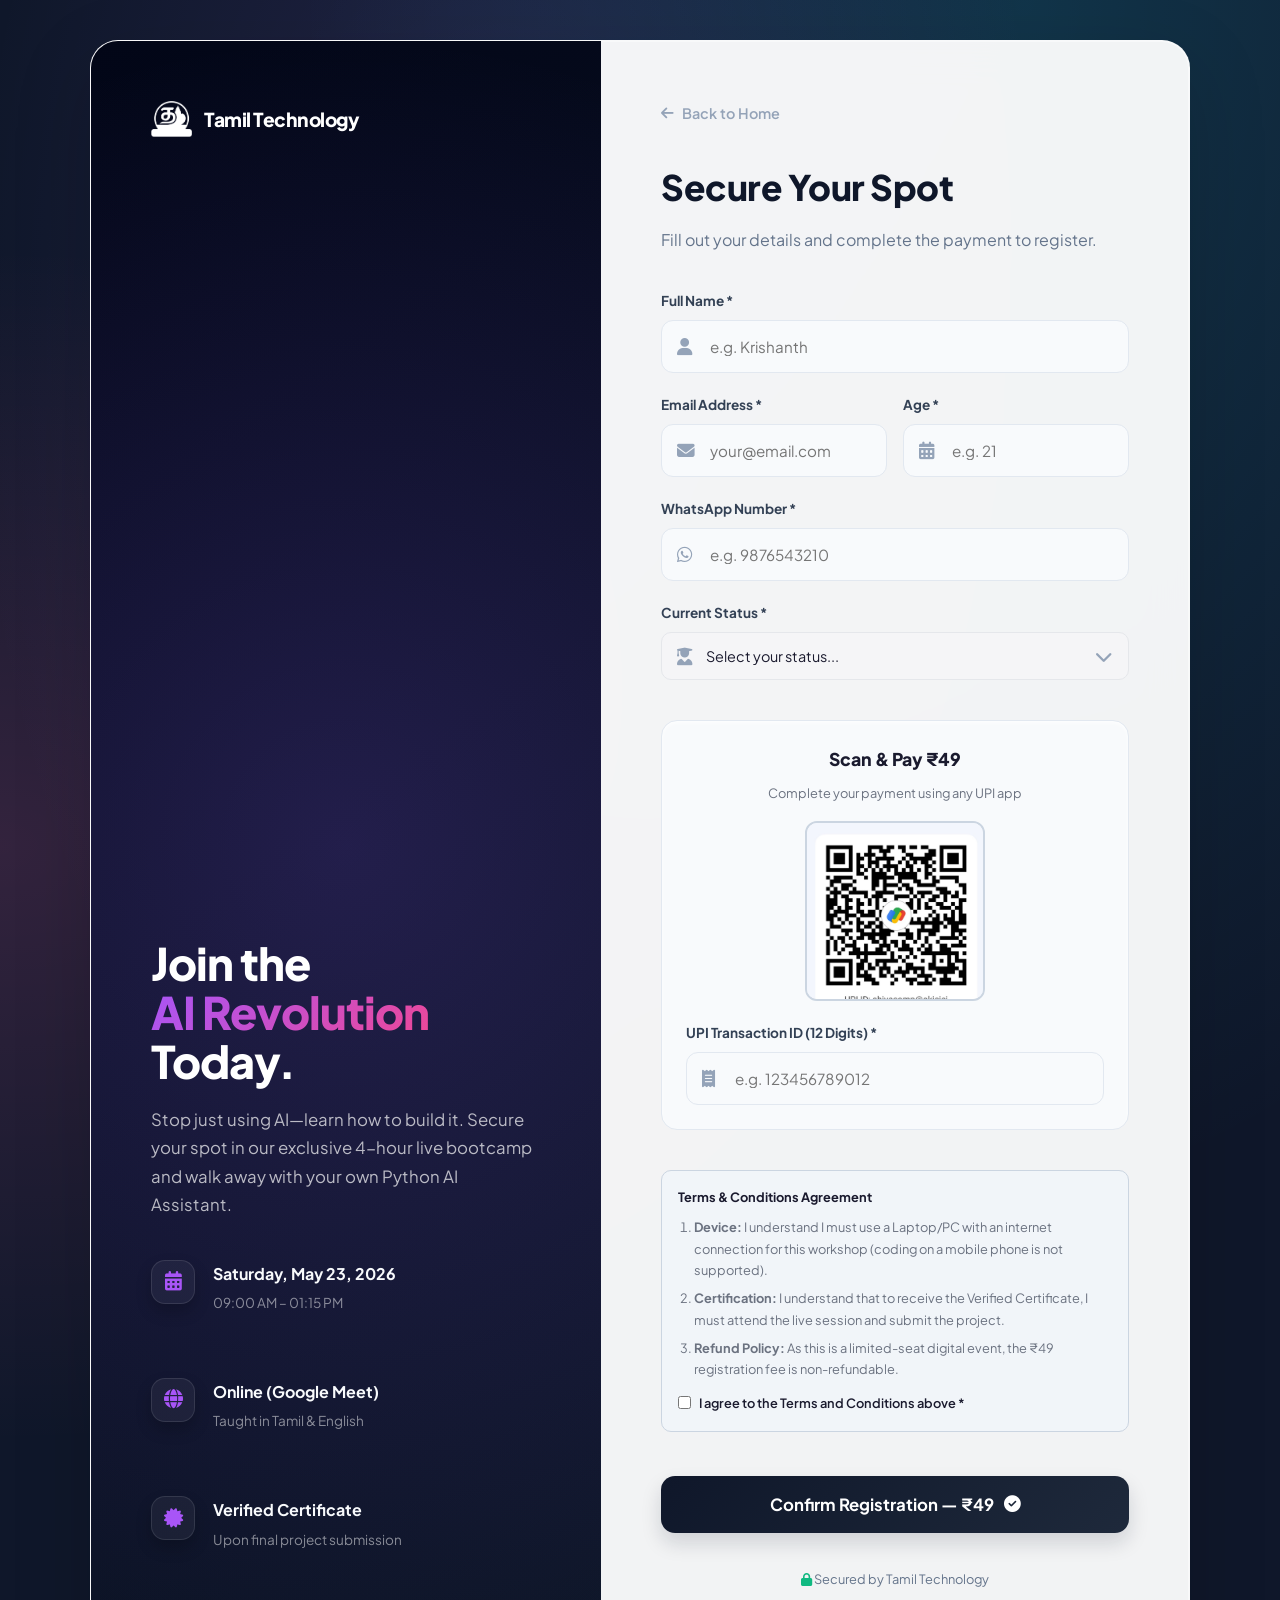
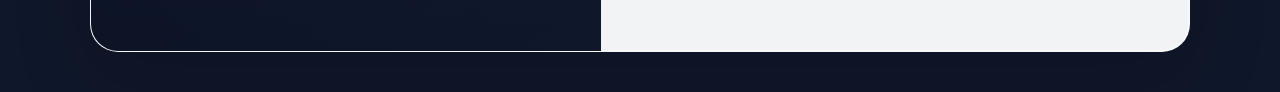
==== commit b8adbcd1: "Update register.html" ====
--- a/register.html
+++ b/register.html
@@ -385,9 +385,6 @@
       data.append('entry.229802432', document.getElementById('upiId').value);
       data.append('entry.952379733', 'I agree to the Terms and Conditions below');
       
-      // Required for multi-page Google Forms to accept fields from Section 2
-      data.append('pageHistory', '0,1');
-
       const googleFormURL = 'https://docs.google.com/forms/d/e/1FAIpQLSdjm9vCCquEThTsHh_IS9Sr45lLD58nxot7WqAk0MV8cX5vpQ/formResponse';
 
       // Send data to Google Forms silently using no-cors
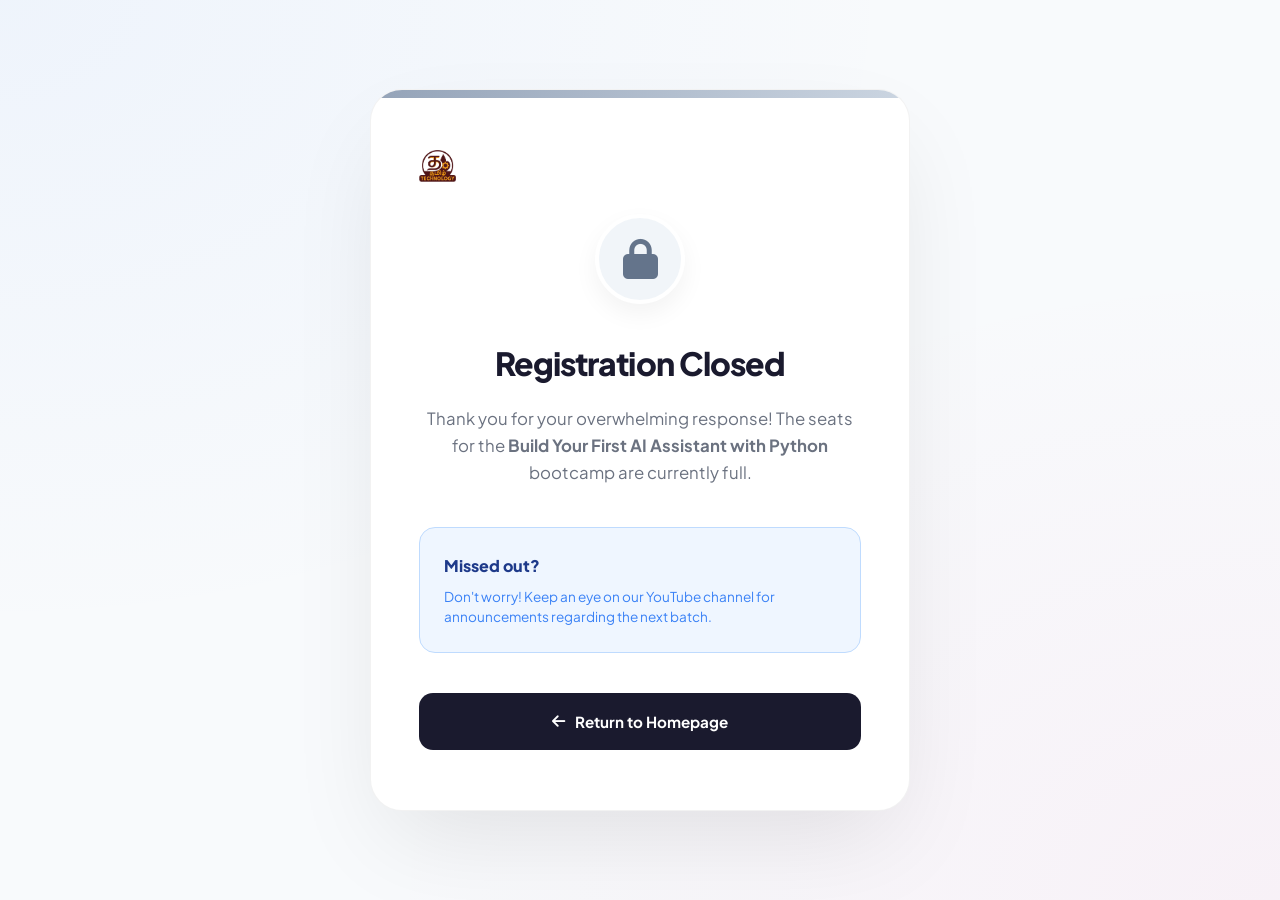
==== commit ac2eaa84: "Update register.html (Closed)" ====
--- a/register.html
+++ b/register.html
@@ -3,408 +3,163 @@
 <head>
   <meta charset="UTF-8" />
   <meta name="viewport" content="width=device-width, initial-scale=1.0" />
-  <title>Register | Python AI Assistant Bootcamp</title>
-  <meta name="description" content="Secure your spot in the 4-Hour Live Python AI Assistant Bootcamp." />
+  <title>Registration Closed | Tamil Technology</title>
   <link rel="preconnect" href="https://fonts.googleapis.com" />
   <link rel="preconnect" href="https://fonts.gstatic.com" crossorigin />
   <link href="https://fonts.googleapis.com/css2?family=Plus+Jakarta+Sans:wght@400;500;600;700;800&family=Noto+Sans+Tamil:wght@400;600;700&display=swap" rel="stylesheet" />
-  <link rel="stylesheet" href="https://cdnjs.cloudflare.com/ajax/libs/font-awesome/6.5.0/css/all.min.css" />
+  <link rel="stylesheet" href="https://cdnjs.cloudflare.cloudflare.com/ajax/libs/font-awesome/6.5.0/css/all.min.css" />
   <link rel="stylesheet" href="style.css" />
+  <script src="https://cdnjs.cloudflare.com/ajax/libs/gsap/3.12.2/gsap.min.js"></script>
   <style>
-    /* Animated Background Mesh */
-    body { 
-      background-color: #0f172a;
+    body {
+      background-color: #f8fafc;
       background-image: 
-        radial-gradient(at 40% 20%, hsla(258,100%,74%,0.15) 0px, transparent 50%),
-        radial-gradient(at 80% 0%, hsla(189,100%,56%,0.15) 0px, transparent 50%),
-        radial-gradient(at 0% 50%, hsla(333,100%,70%,0.15) 0px, transparent 50%);
-      min-height: 100vh; 
-      display: flex; 
-      align-items: center; 
-      justify-content: center; 
-      padding: 40px 20px; 
-      font-family: 'Plus Jakarta Sans', sans-serif;
+        radial-gradient(at 0% 0%, rgba(59, 130, 246, 0.05) 0px, transparent 50%),
+        radial-gradient(at 100% 100%, rgba(236, 72, 153, 0.05) 0px, transparent 50%);
+      min-height: 100vh;
+      display: flex;
+      flex-direction: column;
+      align-items: center;
+      justify-content: center;
+      padding: 40px 20px;
+      margin: 0;
     }
 
-    /* Glassmorphism Container */
-    .split-layout { 
-      display: flex; 
-      width: 100%; 
-      max-width: 1100px; 
-      background: rgba(255, 255, 255, 0.95); 
-      backdrop-filter: blur(20px);
-      -webkit-backdrop-filter: blur(20px);
-      border: 1px solid rgba(255, 255, 255, 0.4);
-      border-radius: 28px; 
-      overflow: hidden; 
-      box-shadow: 0 25px 80px rgba(0,0,0,0.15), inset 0 0 0 1px rgba(255,255,255,0.5); 
-      min-height: 750px; 
+    .closed-container {
+      max-width: 540px;
+      width: 100%;
+      background: var(--white);
+      border-radius: 32px;
+      padding: 60px 48px;
+      box-shadow: 0 40px 100px -20px rgba(0, 0, 0, 0.1);
+      text-align: center;
+      position: relative;
+      overflow: hidden;
+      border: 1px solid rgba(0, 0, 0, 0.05);
+      opacity: 0;
+      transform: translateY(20px);
     }
 
-    /* Left Panel: Deep Dark Premium */
-    .split-left { 
-      flex: 1; 
-      background: linear-gradient(145deg, #020617, #0f172a); 
-      color: #fff; 
-      padding: 60px; 
-      display: flex; 
-      flex-direction: column; 
-      justify-content: space-between; 
-      position: relative; 
-      overflow: hidden; 
-    }
-    .split-left::before { 
-      content: ''; 
-      position: absolute; 
-      top: -30%; left: -30%; 
-      width: 160%; height: 160%; 
-      background: radial-gradient(circle, rgba(139,92,246,0.2) 0%, transparent 60%); 
-      pointer-events: none; 
-      z-index: 0; 
-      animation: pulseGlow 8s ease-in-out infinite alternate;
-    }
-    @keyframes pulseGlow {
-      0% { transform: scale(1); opacity: 0.8; }
-      100% { transform: scale(1.1); opacity: 1; }
-    }
-    .split-left > * { position: relative; z-index: 1; }
-    
-    /* Right Panel: Clean Light Form */
-    .split-right { 
-      flex: 1.2; 
-      padding: 60px; 
-      display: flex; 
-      flex-direction: column; 
-      justify-content: center; 
-      overflow-y: auto; 
-    }
-    
-    .brand { display: flex; align-items: center; gap: 12px; margin-bottom: 40px; }
-    .brand img { height: 36px; filter: brightness(0) invert(1); }
-    .brand span { font-weight: 800; font-size: 1.2rem; letter-spacing: -0.5px; }
-    
-    /* Gradient Typography */
-    .left-content h1 { 
-      font-size: 2.8rem; 
-      font-weight: 800; 
-      line-height: 1.1; 
-      margin-bottom: 20px; 
-      letter-spacing: -1px;
-    }
-    .left-content h1 span { 
-      background: linear-gradient(135deg, #a855f7, #ec4899);
-      -webkit-background-clip: text;
-      -webkit-text-fill-color: transparent;
-      display: inline-block;
-    }
-    .left-content p { font-size: 1.05rem; color: rgba(255,255,255,0.7); line-height: 1.7; margin-bottom: 40px; }
-    
-    .features { display: flex; flex-direction: column; gap: 24px; }
-    .feature-item { display: flex; align-items: flex-start; gap: 18px; transition: transform 0.3s; }
-    .feature-item:hover { transform: translateX(5px); }
-    .feature-icon { 
-      width: 44px; height: 44px; 
-      border-radius: 14px; 
-      background: rgba(255,255,255,0.05); 
-      border: 1px solid rgba(255,255,255,0.1);
-      display: flex; align-items: center; justify-content: center; 
-      color: #a855f7; 
-      font-size: 1.2rem; 
-      flex-shrink: 0; 
-      box-shadow: 0 8px 16px rgba(0,0,0,0.2);
-    }
-    .feature-text h4 { font-size: 1rem; font-weight: 700; margin-bottom: 4px; color: #f8fafc; }
-    .feature-text p { font-size: 0.85rem; color: rgba(255,255,255,0.5); }
-
-    .split-right .register-header { text-align: left; margin-bottom: 36px; }
-    .split-right .register-header h2 { font-size: 2.2rem; font-weight: 800; margin-bottom: 10px; color: #0f172a; letter-spacing: -0.5px; }
-    .split-right .register-header p { font-size: 1rem; color: #64748b; }
-
-    .back-link { 
-      display: inline-flex; align-items: center; gap: 8px; 
-      color: #94a3b8; font-weight: 600; font-size: 0.9rem; 
-      margin-bottom: 32px; transition: all 0.3s; 
-    }
-    .back-link:hover { color: #0f172a; transform: translateX(-4px); }
-
-    /* Modern Inputs */
-    .custom-register-form { display: flex; flex-direction: column; gap: 20px; }
-    .form-group { display: flex; flex-direction: column; gap: 8px; }
-    .form-group label { font-size: 0.85rem; font-weight: 700; color: #334155; }
-    .input-wrapper { position: relative; display: flex; align-items: center; }
-    .input-wrapper i { position: absolute; left: 16px; color: #94a3b8; font-size: 1.1rem; transition: color 0.3s; }
-    .input-wrapper input, .input-wrapper select { 
-      width: 100%; 
-      padding: 16px 16px 16px 48px; 
-      border: 1px solid #e2e8f0; 
-      border-radius: 12px; 
-      font-size: 0.95rem; 
-      font-family: inherit; 
-      color: #0f172a; 
-      background: #f8fafc; 
-      transition: all 0.3s cubic-bezier(0.4, 0, 0.2, 1); 
-    }
-    .input-wrapper input:focus, .input-wrapper select:focus { 
-      outline: none; 
-      border-color: #8b5cf6; 
-      background: #fff; 
-      box-shadow: 0 0 0 4px rgba(139, 92, 246, 0.15); 
-    }
-    .input-wrapper input:focus + i, .input-wrapper select:focus + i { color: #8b5cf6; }
-
-    /* Payment Section */
-    .payment-section { 
-      margin-top: 24px; padding: 28px; 
-      background: linear-gradient(to bottom right, #f8fafc, #f1f5f9); 
-      border: 1px solid #e2e8f0; 
-      border-radius: 16px; 
-      text-align: center; 
-      box-shadow: inset 0 2px 4px rgba(255,255,255,0.8);
-    }
-    .payment-section h4 { margin-bottom: 8px; color: #0f172a; font-size: 1.2rem; font-weight: 800; }
-    .qr-image { 
-      width: 180px; height: 180px; 
-      margin: 0 auto 24px; 
-      border-radius: 16px; 
-      object-fit: cover; 
-      border: 4px solid #fff; 
-      box-shadow: 0 10px 25px rgba(0,0,0,0.1); 
-      display: block; 
-      animation: gentlePulse 3s infinite ease-in-out;
-    }
-    @keyframes gentlePulse {
-      0%, 100% { transform: scale(1); box-shadow: 0 10px 25px rgba(0,0,0,0.1); }
-      50% { transform: scale(1.02); box-shadow: 0 15px 35px rgba(139,92,246,0.2); }
+    .closed-container::before {
+      content: '';
+      position: absolute;
+      top: 0;
+      left: 0;
+      right: 0;
+      height: 8px;
+      background: linear-gradient(90deg, #94a3b8, #cbd5e1);
     }
 
-    /* Submit Button */
-    .btn-submit-form { 
-      display: flex; align-items: center; justify-content: center; gap: 10px; 
-      background: linear-gradient(135deg, #0f172a, #1e293b); 
-      color: #fff; 
-      padding: 18px; 
-      border: none; 
-      border-radius: 14px; 
-      font-weight: 700; 
-      font-size: 1.05rem; 
-      cursor: pointer; 
-      transition: all 0.3s cubic-bezier(0.4, 0, 0.2, 1); 
-      margin-top: 12px; 
-      box-shadow: 0 10px 20px rgba(15,23,42,0.15);
+    .brand-header {
+      margin-bottom: 32px;
     }
-    .btn-submit-form:hover { 
-      background: linear-gradient(135deg, #8b5cf6, #ec4899); 
-      transform: translateY(-3px); 
-      box-shadow: 0 15px 30px rgba(139,92,246,0.3); 
+
+    .status-icon {
+      width: 90px;
+      height: 90px;
+      border-radius: 50%;
+      background: #f1f5f9;
+      color: #64748b;
+      display: flex;
+      align-items: center;
+      justify-content: center;
+      font-size: 2.5rem;
+      margin: 0 auto 32px;
+      border: 4px solid #ffffff;
+      box-shadow: 0 10px 25px rgba(0,0,0,0.05);
     }
-    .form-footer-note { text-align: center; font-size: 0.8rem; color: #64748b; margin-top: 16px; }
-    .form-footer-note i { color: #10b981; }
 
-    /* Success Screen */
-    #successScreen { display: none; text-align: center; padding: 60px 20px; }
-    .success-icon { font-size: 5rem; color: #10b981; margin-bottom: 24px; filter: drop-shadow(0 10px 20px rgba(16,185,129,0.2)); }
-    #successScreen h2 { font-size: 2.4rem; font-weight: 800; margin-bottom: 16px; color: #0f172a; }
-    #successScreen p { color: #64748b; margin-bottom: 40px; line-height: 1.7; font-size: 1.1rem; max-width: 400px; margin-left: auto; margin-right: auto; }
-    .btn-home { 
-      display: inline-flex; align-items: center; gap: 10px; 
-      background: #0f172a; color: #fff; 
-      padding: 16px 36px; border-radius: 12px; 
-      font-weight: 700; transition: all 0.3s; 
+    h1 {
+      font-size: 2rem;
+      font-weight: 800;
+      color: var(--dark);
+      margin-bottom: 16px;
+      letter-spacing: -0.03em;
+    }
+
+    .message-text {
+      font-size: 1.05rem;
+      color: var(--gray);
+      line-height: 1.6;
+      margin-bottom: 40px;
+    }
+
+    .waitlist-box {
+      background: #eff6ff;
+      border: 1px solid #bfdbfe;
+      border-radius: 16px;
+      padding: 24px;
+      margin-bottom: 40px;
+      text-align: left;
+    }
+
+    .waitlist-box h4 {
+      font-size: 1rem;
+      font-weight: 800;
+      color: #1e3a8a;
+      margin-bottom: 8px;
+    }
+
+    .waitlist-box p {
+      font-size: 0.85rem;
+      color: #3b82f6;
+      line-height: 1.5;
+    }
+
+    .btn-professional {
+      display: inline-flex;
+      align-items: center;
+      justify-content: center;
+      gap: 10px;
+      background: var(--dark);
+      color: var(--white);
+      padding: 16px 32px;
+      border-radius: 14px;
+      font-weight: 700;
+      font-size: 0.95rem;
+      transition: all 0.4s cubic-bezier(0.165, 0.84, 0.44, 1);
       text-decoration: none;
+      width: 100%;
     }
-    .btn-home:hover { background: #8b5cf6; transform: translateY(-2px); box-shadow: 0 10px 20px rgba(139,92,246,0.2); }
 
-    @media (max-width: 992px) {
-      .split-layout { flex-direction: column; min-height: auto; }
-      .split-left { padding: 40px 24px; border-radius: 28px 28px 0 0; }
-      .split-right { padding: 40px 24px; }
-      .left-content h1 { font-size: 2.2rem; }
+    .btn-professional:hover {
+      background: #000;
+      transform: translateY(-3px);
+      box-shadow: 0 12px 24px rgba(0,0,0,0.15);
     }
   </style>
 </head>
 <body>
 
-  <div class="split-layout">
-    <!-- Left Panel -->
-    <div class="split-left">
-      <div class="brand">
-        <img src="assets/logo.png" alt="Tamil Technology" />
-        <span>Tamil Technology</span>
-      </div>
-      <div class="left-content">
-        <h1>Join the <span>AI Revolution</span> Today.</h1>
-        <p>Stop just using AI—learn how to build it. Secure your spot in our exclusive 4-hour live bootcamp and walk away with your own Python AI Assistant.</p>
-        
-        <div class="features">
-          <div class="feature-item">
-            <div class="feature-icon"><i class="fas fa-calendar-alt"></i></div>
-            <div class="feature-text">
-              <h4>Saturday, May 23, 2026</h4>
-              <p>09:00 AM – 01:15 PM</p>
-            </div>
-          </div>
-          <div class="feature-item">
-            <div class="feature-icon"><i class="fas fa-globe"></i></div>
-            <div class="feature-text">
-              <h4>Online (Google Meet)</h4>
-              <p>Taught in Tamil & English</p>
-            </div>
-          </div>
-          <div class="feature-item">
-            <div class="feature-icon"><i class="fas fa-certificate"></i></div>
-            <div class="feature-text">
-              <h4>Verified Certificate</h4>
-              <p>Upon final project submission</p>
-            </div>
-          </div>
-        </div>
-      </div>
+  <div class="closed-container" id="mainContainer">
+    <div class="brand-header">
+      <img src="assets/logo.png" alt="Tamil Technology" style="height: 32px; margin-bottom: 8px;">
     </div>
 
-    <!-- Right Panel (Form) -->
-    <div class="split-right">
-      <a href="index.html" class="back-link"><i class="fas fa-arrow-left"></i> Back to Home</a>
-      
-      <div id="formScreen">
-        <div class="register-header">
-          <h2>Secure Your Spot</h2>
-          <p>Fill out your details and complete the payment to register.</p>
-        </div>
+    <div class="status-icon">
+      <i class="fas fa-lock"></i>
+    </div>
+    
+    <h1>Registration Closed</h1>
+    
+    <p class="message-text">
+      Thank you for your overwhelming response! The seats for the <strong>Build Your First AI Assistant with Python</strong> bootcamp are currently full.
+    </p>
 
-        <form class="custom-register-form" id="registerForm" onsubmit="handleRegistration(event)">
-          <div class="form-group">
-            <label for="fullName">Full Name *</label>
-            <div class="input-wrapper">
-              <i class="fas fa-user"></i>
-              <input type="text" id="fullName" name="fullName" placeholder="e.g. Krishanth" required />
-            </div>
-          </div>
-
-          <div class="form-row" style="display:flex; gap:16px;">
-            <div class="form-group" style="flex:1;">
-              <label for="emailAddr">Email Address *</label>
-              <div class="input-wrapper">
-                <i class="fas fa-envelope"></i>
-                <input type="email" id="emailAddr" name="emailAddr" placeholder="your@email.com" required />
-              </div>
-            </div>
-            <div class="form-group" style="flex:1;">
-              <label for="age">Age *</label>
-              <div class="input-wrapper">
-                <i class="fas fa-calendar-alt"></i>
-                <input type="number" id="age" name="age" placeholder="e.g. 21" required min="10" max="100" />
-              </div>
-            </div>
-          </div>
-
-          <div class="form-group">
-            <label for="whatsappNum">WhatsApp Number *</label>
-            <div class="input-wrapper">
-              <i class="fab fa-whatsapp"></i>
-              <input type="tel" id="whatsappNum" name="whatsappNum" placeholder="e.g. 9876543210" required />
-            </div>
-          </div>
-          
-          <div class="form-group">
-            <label for="currentStatus">Current Status *</label>
-            <div class="input-wrapper">
-              <i class="fas fa-user-graduate"></i>
-              <select id="currentStatus" name="currentStatus" required style="width:100%; padding:14px 14px 14px 44px; border:1px solid var(--border); border-radius:10px; font-size:0.9rem; font-family:var(--font); color:var(--dark); background:var(--light-gray); appearance:none;">
-                <option value="" disabled selected>Select your status...</option>
-                <option value="High School Student">High School Student</option>
-                <option value="College Student">College Student</option>
-                <option value="Diploma Student">Diploma Student</option>
-                <option value="Working Professional">Working Professional</option>
-                <option value="Other">Other</option>
-              </select>
-              <i class="fas fa-chevron-down" style="position:absolute; right:16px; left:auto; pointer-events:none;"></i>
-            </div>
-          </div>
-
-          <div class="payment-section" style="margin-top:20px; padding:24px; background:#f8fafc; border:1px solid #e2e8f0; border-radius:16px; text-align:center;">
-            <h4 style="margin-bottom:8px; color:var(--dark); font-size:1.1rem; font-weight:800;">Scan & Pay ₹49</h4>
-            <p style="font-size:0.8rem; color:var(--gray); margin-bottom:16px;">Complete your payment using any UPI app</p>
-            <img src="assets/QR.jpeg" alt="Payment QR Code" style="width:180px; height:180px; margin:0 auto 20px; border-radius:12px; object-fit:cover; border:2px solid #cbd5e1; display:block;" onerror="this.style.display='none'" />
-            
-            <div class="form-group" style="text-align:left;">
-              <label for="upiId">UPI Transaction ID (12 Digits) *</label>
-              <div class="input-wrapper">
-                <i class="fas fa-receipt"></i>
-                <input type="text" id="upiId" name="upiId" placeholder="e.g. 123456789012" minlength="12" maxlength="12" required />
-              </div>
-            </div>
-          </div>
-
-          <div class="terms-box" style="margin-top:20px; padding:16px; background:#f1f5f9; border:1px solid #cbd5e1; border-radius:10px; font-size:0.8rem; color:var(--dark);">
-            <p style="font-weight:700; margin-bottom:8px;">Terms & Conditions Agreement</p>
-            <ol style="padding-left:16px; margin-bottom:12px; color:var(--gray); display:flex; flex-direction:column; gap:6px;">
-              <li><strong>Device:</strong> I understand I must use a Laptop/PC with an internet connection for this workshop (coding on a mobile phone is not supported).</li>
-              <li><strong>Certification:</strong> I understand that to receive the Verified Certificate, I must attend the live session and submit the project.</li>
-              <li><strong>Refund Policy:</strong> As this is a limited-seat digital event, the ₹49 registration fee is non-refundable.</li>
-            </ol>
-            <label style="display:flex; align-items:flex-start; gap:8px; cursor:pointer; font-weight:600; color:var(--dark);">
-              <input type="checkbox" required style="margin-top:3px;" />
-              <span>I agree to the Terms and Conditions above *</span>
-            </label>
-          </div>
-
-          <button type="submit" class="btn-submit-form" id="submitBtn" style="margin-top:24px;">
-            Confirm Registration — ₹49 <i class="fas fa-check-circle"></i>
-          </button>
-          <p class="form-footer-note"><i class="fas fa-lock"></i> Secured by Tamil Technology</p>
-        </form>
-      </div>
-
-      <div id="successScreen">
-        <i class="fas fa-check-circle success-icon"></i>
-        <h2>Registration Successful!</h2>
-        <p>Registration Received! We will verify your transaction ID and email you the Google Classroom link soon.</p>
-        <a href="index.html" class="btn-home">Return to Home <i class="fas fa-arrow-right"></i></a>
-      </div>
-
+    <div class="waitlist-box">
+      <h4>Missed out?</h4>
+      <p>Don't worry! Keep an eye on our YouTube channel for announcements regarding the next batch.</p>
     </div>
+    
+    <a href="index.html" class="btn-professional">
+      <i class="fas fa-arrow-left"></i> Return to Homepage
+    </a>
   </div>
 
   <script>
-    function handleRegistration(e) {
-      e.preventDefault();
-      
-      const form = e.target;
-      const btn = document.getElementById('submitBtn');
-      const originalText = btn.innerHTML;
-      btn.innerHTML = '<i class="fas fa-spinner fa-spin"></i> Processing...';
-      btn.disabled = true;
-
-      // Google Forms entry IDs
-      const data = new URLSearchParams();
-      data.append('entry.1400671553', document.getElementById('fullName').value);
-      data.append('entry.366770556', document.getElementById('emailAddr').value);
-      data.append('entry.2118145474', document.getElementById('age').value);
-      data.append('entry.1179385446', document.getElementById('whatsappNum').value);
-      data.append('entry.293813934', document.getElementById('currentStatus').value);
-      data.append('entry.229802432', document.getElementById('upiId').value);
-      data.append('entry.952379733', 'I agree to the Terms and Conditions below');
-      
-      const googleFormURL = 'https://docs.google.com/forms/d/e/1FAIpQLSdjm9vCCquEThTsHh_IS9Sr45lLD58nxot7WqAk0MV8cX5vpQ/formResponse';
-
-      // Send data to Google Forms silently using no-cors
-      fetch(googleFormURL, {
-        method: 'POST',
-        mode: 'no-cors',
-        headers: {
-          'Content-Type': 'application/x-www-form-urlencoded'
-        },
-        body: data.toString()
-      }).then(() => {
-        // Show success screen
-        document.getElementById('formScreen').style.display = 'none';
-        document.getElementById('successScreen').style.display = 'block';
-      }).catch(err => {
-        btn.innerHTML = originalText;
-        btn.disabled = false;
-        alert('A network error occurred. Please try again.');
-      });
-    }
+    window.addEventListener('DOMContentLoaded', () => {
+      gsap.to('#mainContainer', { opacity: 1, y: 0, duration: 0.8, ease: "power4.out" });
+    });
   </script>
 </body>
 </html>
